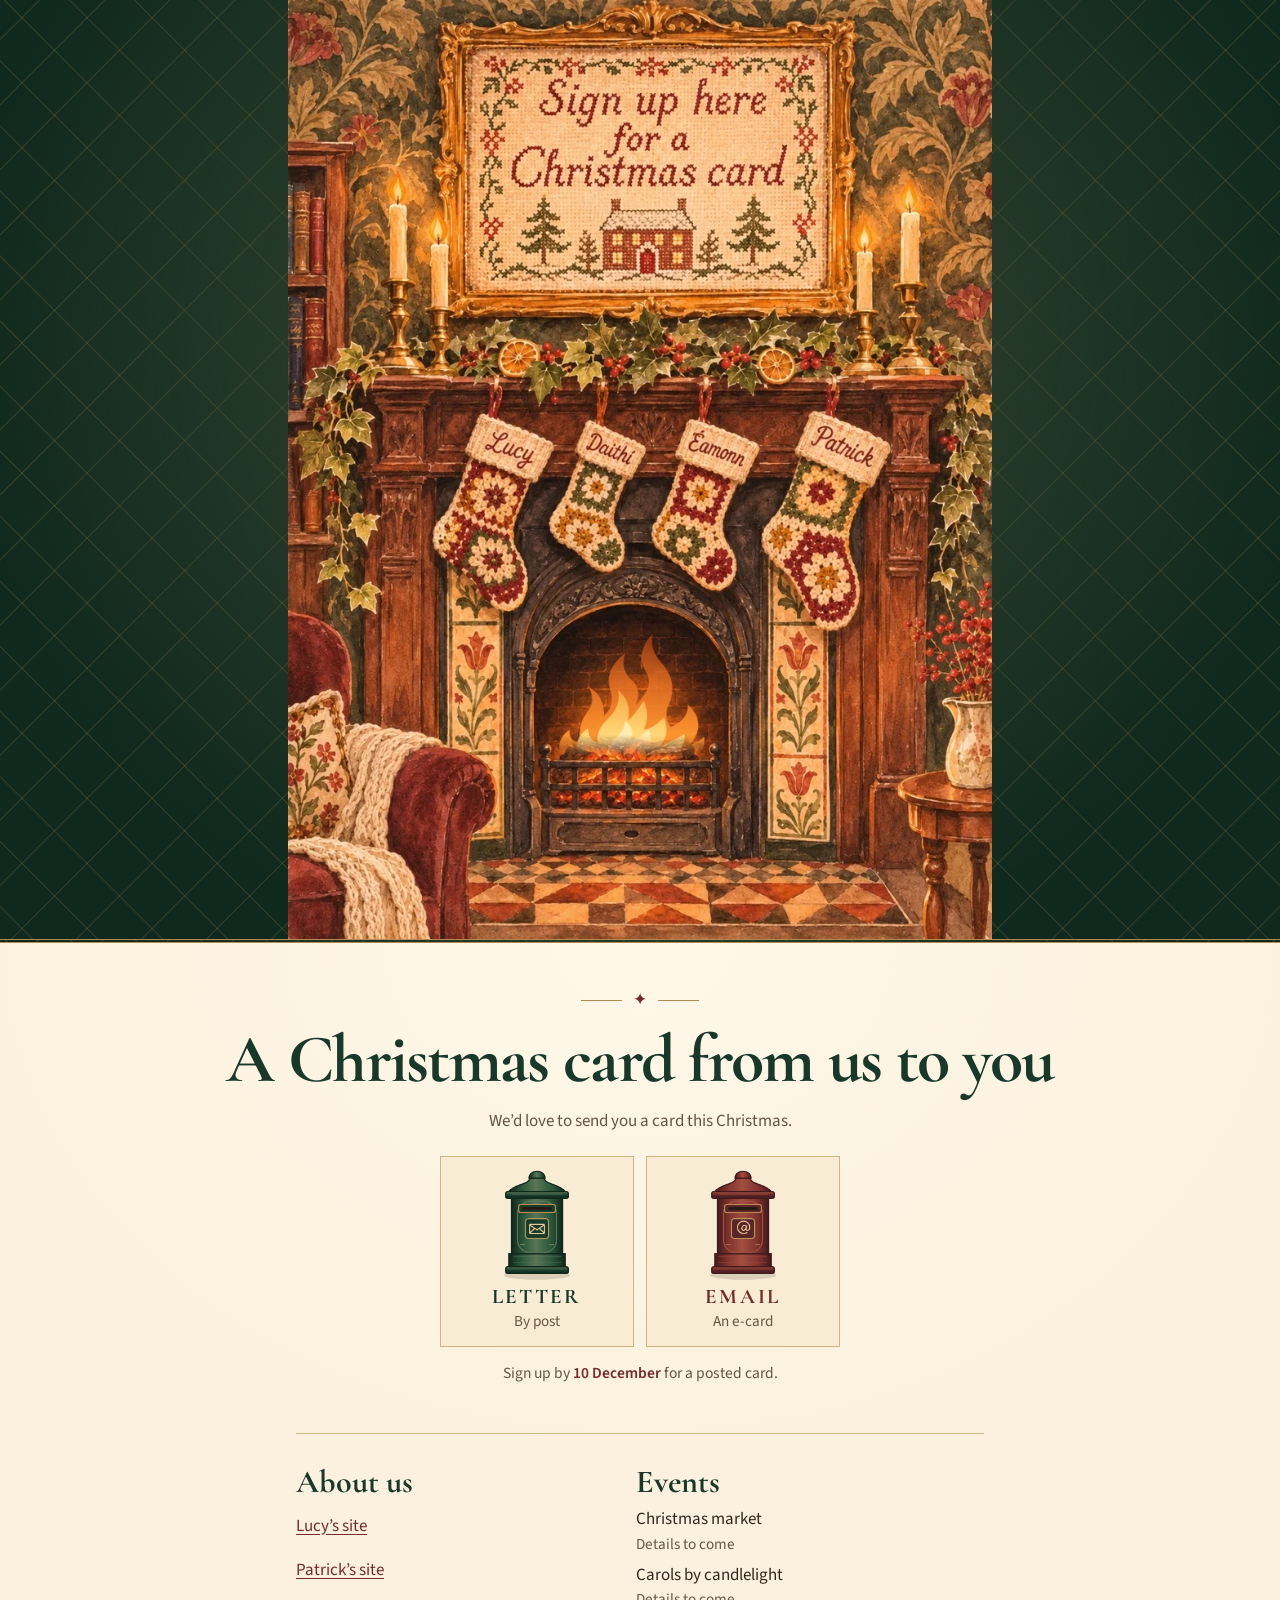
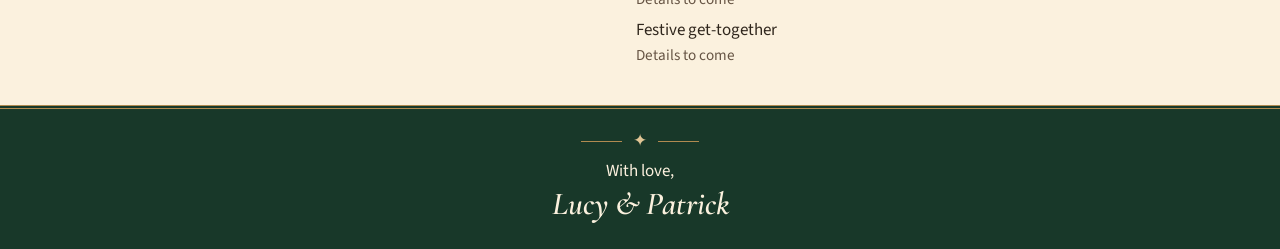
==== ChristmasWebsite/index.html @ 9ea4339a "Add Lucy and Patrick's Christmas card website" ====
<!doctype html>
<html lang="en-IE">
<head>
  <meta charset="utf-8">
  <meta name="viewport" content="width=device-width, initial-scale=1">
  <meta name="description" content="Sign up for a Christmas card from Lucy and Patrick, by post or by email.">
  <title>Christmas with Lucy &amp; Patrick</title>
  <link rel="preconnect" href="https://fonts.googleapis.com">
  <link rel="preconnect" href="https://fonts.gstatic.com" crossorigin>
  <link rel="stylesheet" href="https://fonts.googleapis.com/css2?family=Cormorant+Garamond:ital,wght@0,600;0,700;1,600&amp;family=Source+Sans+3:wght@400;600&amp;display=swap">
  <link rel="stylesheet" href="styles.css">
  <script src="script.js" defer></script>
</head>
<body>
  <main>
    <header class="hearth">
      <div class="painting">
        <!-- Replace the fallback src and dimensions when the final fireplace.png is ready. -->
        <img class="room" src="images/fireplace-placeholder.webp" srcset="images/fireplace-placeholder-small.webp 540w, images/fireplace-placeholder.webp 862w" sizes="(max-width: 704px) 100vw, 704px" width="862" height="1150" alt="A Victorian Christmas fireplace with four handmade stockings, candlelight and a framed invitation to sign up for a Christmas card." fetchpriority="high">
        <div class="fire" aria-hidden="true">
          <img class="flame is-lit" src="images/flame-1.png" width="192" height="150" alt="">
        </div>
      </div>
    </header>

    <section class="invitation" aria-labelledby="invitation-title">
      <div class="ornament" aria-hidden="true"><span>✦</span></div>
      <h1 id="invitation-title">A Christmas card<br class="small-break"> from us to you</h1>
      <p class="intro">We’d love to send you a card this Christmas.</p>
      <div class="postboxes" role="group" aria-label="Choose how to receive your card">
        <button class="postbox postbox-letter" type="button" aria-expanded="false" aria-controls="letter-panel">
          <img src="images/postbox-letter.png" width="180" height="190" alt="" loading="lazy" decoding="async">
          <span class="postbox-label">Letter</span>
          <span class="postbox-detail">By post</span>
        </button>
        <button class="postbox postbox-email" type="button" aria-expanded="false" aria-controls="email-panel">
          <img src="images/postbox-email.png" width="180" height="190" alt="" loading="lazy" decoding="async">
          <span class="postbox-label">Email</span>
          <span class="postbox-detail">An e-card</span>
        </button>
      </div>
      <p class="deadline">Sign up by <time id="posted-card-deadline"></time> for a posted card.</p>
      <noscript><p>Enable JavaScript to sign up for a card.</p></noscript>

      <section class="card-panel" id="letter-panel" aria-labelledby="letter-title" hidden>
        <h2 id="letter-title" tabindex="-1">A card by post</h2>
        <form method="post" novalidate>
          <input type="hidden" name="type" value="letter">
          <div hidden><label>Leave blank <input type="text" name="website" tabindex="-1" autocomplete="off"></label></div>
          <div class="field">
            <label for="letter-name">Name(s) to write on the envelope <span class="required" aria-hidden="true">*</span></label>
            <input id="letter-name" name="name" autocomplete="section-letter name" required maxlength="150" aria-describedby="letter-name-error">
            <p class="field-error" id="letter-name-error" aria-live="polite"></p>
          </div>
          <div class="field">
            <label for="letter-address1">Address line 1 <span class="required" aria-hidden="true">*</span></label>
            <input id="letter-address1" name="address1" autocomplete="section-letter address-line1" required maxlength="180" aria-describedby="letter-address1-error">
            <p class="field-error" id="letter-address1-error" aria-live="polite"></p>
          </div>
          <div class="field">
            <label for="letter-address2">Address line 2</label>
            <input id="letter-address2" name="address2" autocomplete="section-letter address-line2" maxlength="180">
          </div>
          <div class="field-row">
            <div class="field">
              <label for="letter-town">Town or city <span class="required" aria-hidden="true">*</span></label>
              <input id="letter-town" name="town" autocomplete="section-letter address-level2" required maxlength="100" aria-describedby="letter-town-error">
              <p class="field-error" id="letter-town-error" aria-live="polite"></p>
            </div>
            <div class="field">
              <label for="letter-county">County or region</label>
              <input id="letter-county" name="county" autocomplete="section-letter address-level1" maxlength="100">
            </div>
          </div>
          <div class="field-row">
            <div class="field">
              <label for="letter-country">Country</label>
              <input id="letter-country" name="country" autocomplete="section-letter country-name" value="Ireland" maxlength="100">
            </div>
            <div class="field">
              <label for="letter-eircode">Eircode or postcode</label>
              <input id="letter-eircode" name="eircode" autocomplete="section-letter postal-code" maxlength="30">
            </div>
          </div>
          <div class="field">
            <label for="letter-email">Email <span class="optional">(optional)</span></label>
            <input id="letter-email" type="email" name="email" autocomplete="section-letter email" maxlength="254" aria-describedby="letter-email-hint letter-email-error">
            <p class="hint" id="letter-email-hint">We can use it to check whether your address changes next year.</p>
            <p class="field-error" id="letter-email-error" aria-live="polite"></p>
          </div>
          <label class="checkbox"><input type="checkbox" name="irish" value="yes"> <span>I’d like my card as Gaeilge</span></label>
          <div class="field">
            <label for="letter-note">A short note to us <span class="optional">(optional)</span></label>
            <textarea id="letter-note" name="note" rows="3" maxlength="500"></textarea>
          </div>
          <p class="privacy">Only Lucy and Patrick will see your details.</p>
          <button class="submit" type="submit">Request a posted card</button>
          <p class="submit-status" role="status"></p>
        </form>
        <p class="thanks" tabindex="-1" hidden>It’s in the post. Thank you!</p>
      </section>

      <section class="card-panel" id="email-panel" aria-labelledby="email-title" hidden>
        <h2 id="email-title" tabindex="-1">A card by email</h2>
        <form method="post" novalidate>
          <input type="hidden" name="type" value="email">
          <div hidden><label>Leave blank <input type="text" name="website" tabindex="-1" autocomplete="off"></label></div>
          <div class="field">
            <label for="email-name">Name(s) <span class="required" aria-hidden="true">*</span></label>
            <input id="email-name" name="name" autocomplete="section-email name" required maxlength="150" aria-describedby="email-name-error">
            <p class="field-error" id="email-name-error" aria-live="polite"></p>
          </div>
          <div class="field">
            <label for="email-address">Email <span class="required" aria-hidden="true">*</span></label>
            <input id="email-address" type="email" name="email" autocomplete="section-email email" required maxlength="254" aria-describedby="email-address-error">
            <p class="field-error" id="email-address-error" aria-live="polite"></p>
          </div>
          <label class="checkbox"><input type="checkbox" name="irish" value="yes"> <span>I’d like my card as Gaeilge</span></label>
          <div class="field">
            <label for="email-note">A short note to us <span class="optional">(optional)</span></label>
            <textarea id="email-note" name="note" rows="3" maxlength="500"></textarea>
          </div>
          <p class="privacy">Only Lucy and Patrick will see your details.</p>
          <button class="submit" type="submit">Request an e-card</button>
          <p class="submit-status" role="status"></p>
        </form>
        <p class="thanks" tabindex="-1" hidden>It’s in the post. Thank you!</p>
      </section>
    </section>

    <div class="details">
      <section aria-labelledby="about-title">
        <h2 id="about-title">About us</h2>
        <!-- Replace these placeholder website URLs. -->
        <ul class="personal-links">
          <li><a href="https://example.com/lucy">Lucy’s site</a></li>
          <li><a href="https://example.com/patrick">Patrick’s site</a></li>
        </ul>
      </section>
      <section aria-labelledby="events-title">
        <h2 id="events-title">Events</h2>
        <!-- Edit the placeholder events together here. -->
        <ul class="events">
          <li>Christmas market <span>Details to come</span></li>
          <li>Carols by candlelight <span>Details to come</span></li>
          <li>Festive get-together <span>Details to come</span></li>
        </ul>
      </section>
    </div>
  </main>
  <footer>
    <div class="ornament" aria-hidden="true"><span>✦</span></div>
    <p>With love,<br><span>Lucy &amp; Patrick</span></p>
  </footer>
</body>
</html>
---- ChristmasWebsite/styles.css ----
:root {
  /* Align the transparent flame frames to the painting here. */
  --flame-top: 66.5%;
  --flame-left: 36.5%;
  --flame-width: 24%;

  --green: #183829;
  --green-dark: #10291e;
  --red: #752a2b;
  --paper: #fbf1de;
  --paper-shadow: #eee0c4;
  --ink: #30271d;
  --muted: #665444;
  --gold: #b08a50;
  --line: #cfb583;
  --heading: "Cormorant Garamond", Georgia, serif;
  --body: "Source Sans 3", system-ui, sans-serif;
}

*, *::before, *::after { box-sizing: border-box; }
[hidden] { display: none !important; }

body {
  margin: 0;
  background: var(--paper);
  color: var(--ink);
  font: 1.0625rem/1.5 var(--body);
}

h1, h2, p, ul { margin: 0; }
h1, h2 { font-family: var(--heading); line-height: 1.01; font-weight: 700; }
img { display: block; max-width: 100%; }
button, input, textarea { font: inherit; }
button { cursor: pointer; }
button:disabled { cursor: wait; }

:focus-visible {
  outline: 3px solid var(--red);
  outline-offset: 4px;
}

.hearth {
  background-color: var(--green-dark);
  background-image:
    radial-gradient(ellipse at 50% 36%, #3d4a32, transparent 75%),
    repeating-linear-gradient(45deg, transparent 0 22px, #ab8b4940 23px, transparent 24px 46px),
    repeating-linear-gradient(-45deg, transparent 0 22px, #ab8b4940 23px, transparent 24px 46px);
  border-bottom: 4px double var(--gold);
}

.painting {
  position: relative;
  max-width: 44rem;
  margin-inline: auto;
}

.room { width: 100%; height: auto; }

.fire {
  position: absolute;
  top: var(--flame-top);
  left: var(--flame-left);
  width: var(--flame-width);
  aspect-ratio: 192 / 150;
  pointer-events: none;
}

.flame {
  position: absolute;
  inset: 0;
  width: 100%;
  height: 100%;
  object-fit: contain;
  visibility: hidden;
}

.flame.is-lit { visibility: visible; }

.invitation {
  padding: 2.4rem 1.25rem 2.65rem;
  text-align: center;
  background: radial-gradient(ellipse at 50% 0%, #fff8e9, var(--paper) 72%);
}

.ornament {
  display: flex;
  align-items: center;
  justify-content: center;
  gap: .65rem;
  margin: 0 auto .8rem;
  color: var(--red);
}

.ornament::before, .ornament::after {
  width: 2.6rem;
  border-top: 1px solid var(--gold);
  content: "";
}

h1 {
  font-size: clamp(2.6rem, 7.6vw, 4.25rem);
  letter-spacing: -.025em;
  color: var(--green);
}

.intro {
  margin: .85rem auto 1.35rem;
  color: var(--muted);
}

.postboxes {
  display: grid;
  grid-template-columns: repeat(2, minmax(0, 1fr));
  gap: .8rem;
  max-width: 25rem;
  margin-inline: auto;
}

.postbox {
  display: grid;
  justify-items: center;
  align-content: start;
  padding: .65rem .45rem .8rem;
  border: 1px solid var(--line);
  background: #f8ecd5;
  color: var(--green);
}

.postbox-email { color: var(--red); }

.postbox[aria-expanded="true"] {
  border-color: currentColor;
  box-shadow: inset 0 0 0 1px currentColor;
}

.postbox img {
  width: min(100%, 6.9rem);
  height: auto;
  margin-bottom: .2rem;
}

.postbox-label {
  font-family: var(--heading);
  font-size: 1.3rem;
  font-weight: 700;
  letter-spacing: .13em;
  line-height: 1;
  text-transform: uppercase;
}

.postbox-detail { margin-top: .15rem; color: var(--muted); font-size: .95rem; }

.deadline {
  margin: .95rem auto 0;
  font-size: .97rem;
  color: var(--muted);
}

.deadline time { color: var(--red); font-weight: 600; }

.card-panel {
  max-width: 35rem;
  margin: 1.8rem auto 0;
  padding: 1.35rem clamp(1rem, 5vw, 2rem);
  border: 1px solid var(--line);
  background: #fff8e9;
  text-align: left;
}

.card-panel h2 {
  margin-bottom: 1.1rem;
  color: var(--green);
  font-size: 2rem;
}

.field { margin-bottom: .8rem; }
.field label { display: block; margin-bottom: .25rem; font-weight: 600; }
.required { color: var(--red); }
.optional, .hint { color: var(--muted); font-size: .93rem; font-weight: 400; }
.hint { margin-top: .25rem; }

.field input, .field textarea {
  display: block;
  width: 100%;
  min-height: 2.75rem;
  padding: .45rem .6rem;
  border: 1px solid #9a8060;
  border-radius: .125rem;
  background: #fffdf5;
  color: var(--ink);
}

.field textarea { resize: vertical; }
.field [aria-invalid="true"] { border: 2px solid var(--red); }
.field-error, .submit-status { color: var(--red); font-size: .95rem; }
.field-error:not(:empty), .submit-status:not(:empty) { margin-top: .3rem; }

.checkbox {
  display: flex;
  align-items: center;
  gap: .55rem;
  min-height: 2.75rem;
  margin-bottom: .65rem;
  width: fit-content;
  cursor: pointer;
}

.checkbox input { width: 1.15rem; height: 1.15rem; margin: 0; accent-color: var(--green); }
.privacy { margin-bottom: .75rem; color: var(--muted); font-size: .93rem; }

.submit {
  min-height: 2.75rem;
  padding: .45rem .9rem;
  border: 1px solid var(--green);
  border-radius: .125rem;
  background: var(--green);
  color: var(--paper);
  font-weight: 600;
}

#email-panel h2 { color: var(--red); }
#email-panel .submit { border-color: var(--red); background: var(--red); }
.submit:disabled { opacity: .72; }
.thanks { font: 700 1.8rem/1.13 var(--heading); color: var(--green); }

.details {
  display: grid;
  gap: 1.5rem;
  width: min(calc(100% - 2.5rem), 43rem);
  margin: 0 auto;
  padding: 1.6rem 0 2rem;
  border-top: 1px solid var(--line);
}

.details h2 {
  margin-bottom: .55rem;
  font-size: 2rem;
  color: var(--green);
}

.details ul { padding: 0; list-style: none; }
.personal-links a { display: inline-block; min-height: 2.75rem; padding-block: .4rem; color: var(--red); text-underline-offset: .18em; }
.events li + li { margin-top: .45rem; }
.events span { display: block; color: var(--muted); font-size: .95rem; }

footer {
  padding: 1.25rem 1rem 1.6rem;
  border-top: 4px double var(--gold);
  background: var(--green);
  color: var(--paper);
  text-align: center;
}

footer .ornament { margin-bottom: .3rem; color: #e1c696; }
footer p span { font: italic 600 2rem/1.2 var(--heading); }
noscript p { margin-top: .8rem; }

@media (min-width: 34rem) {
  .small-break { display: none; }
  .invitation { padding-block: 2.8rem 3rem; }
  .field-row { display: grid; grid-template-columns: repeat(2, minmax(0, 1fr)); gap: .8rem; }
  .details { grid-template-columns: 1fr 1.1fr; padding-block: 2rem 2.4rem; }
}
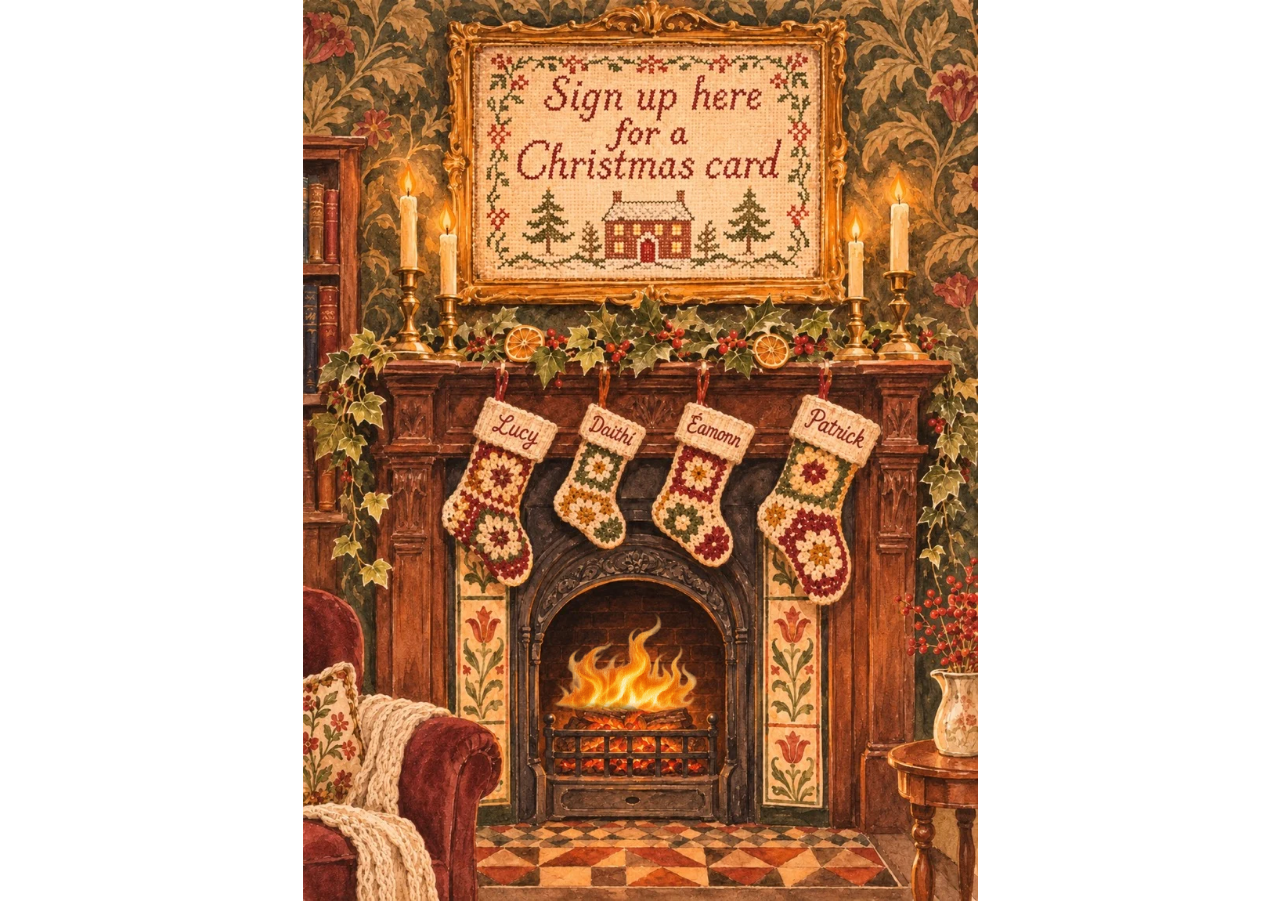
==== commit 02b9c2ee: "Open Christmas sign-up from the fireplace painting" ====
--- a/ChristmasWebsite/index.html
+++ b/ChristmasWebsite/index.html
@@ -13,144 +13,152 @@
 </head>
 <body>
   <main>
-    <header class="hearth">
+    <div class="hearth">
       <div class="painting">
         <!-- Replace the fallback src and dimensions when the final fireplace.png is ready. -->
-        <img class="room" src="images/fireplace-placeholder.webp" srcset="images/fireplace-placeholder-small.webp 540w, images/fireplace-placeholder.webp 862w" sizes="(max-width: 704px) 100vw, 704px" width="862" height="1150" alt="A Victorian Christmas fireplace with four handmade stockings, candlelight and a framed invitation to sign up for a Christmas card." fetchpriority="high">
+        <img class="room" src="images/fireplace-placeholder.webp" srcset="images/fireplace-placeholder-small.webp 540w, images/fireplace-placeholder.webp 862w" sizes="(min-aspect-ratio: 3/4) 75vh, 100vw" width="862" height="1150" alt="A Victorian Christmas fireplace with four handmade stockings, candlelight and a framed invitation to sign up for a Christmas card." fetchpriority="high">
         <div class="fire" aria-hidden="true">
-          <img class="flame is-lit" src="images/flame-1.png" width="192" height="150" alt="">
+          <img class="flame is-lit" src="images/flame-1.png" width="256" height="172" alt="">
         </div>
+        <button class="painting-link" type="button" aria-haspopup="dialog" aria-controls="card-dialog" aria-label="Sign up here for a Christmas card"></button>
       </div>
-    </header>
+    </div>
 
-    <section class="invitation" aria-labelledby="invitation-title">
-      <div class="ornament" aria-hidden="true"><span>✦</span></div>
-      <h1 id="invitation-title">A Christmas card<br class="small-break"> from us to you</h1>
-      <p class="intro">We’d love to send you a card this Christmas.</p>
-      <div class="postboxes" role="group" aria-label="Choose how to receive your card">
-        <button class="postbox postbox-letter" type="button" aria-expanded="false" aria-controls="letter-panel">
-          <img src="images/postbox-letter.png" width="180" height="190" alt="" loading="lazy" decoding="async">
-          <span class="postbox-label">Letter</span>
-          <span class="postbox-detail">By post</span>
-        </button>
-        <button class="postbox postbox-email" type="button" aria-expanded="false" aria-controls="email-panel">
-          <img src="images/postbox-email.png" width="180" height="190" alt="" loading="lazy" decoding="async">
-          <span class="postbox-label">Email</span>
-          <span class="postbox-detail">An e-card</span>
-        </button>
+    <dialog id="card-dialog" aria-labelledby="invitation-title">
+      <div class="dialog-controls">
+        <button class="dialog-close" type="button" aria-label="Close Christmas card sign-up" autofocus>×</button>
       </div>
-      <p class="deadline">Sign up by <time id="posted-card-deadline"></time> for a posted card.</p>
-      <noscript><p>Enable JavaScript to sign up for a card.</p></noscript>
+      <section class="invitation" aria-labelledby="invitation-title">
+        <div class="ornament" aria-hidden="true"><span>✦</span></div>
+        <h1 id="invitation-title">A Christmas card<br class="small-break"> from us to you</h1>
+        <p class="intro">We’d love to send you a card this Christmas.</p>
+        <div class="postboxes" role="group" aria-label="Choose how to receive your card">
+          <button class="postbox postbox-letter" type="button" aria-expanded="false" aria-controls="letter-panel">
+            <img src="images/postbox-letter.png" width="180" height="190" alt="" loading="lazy" decoding="async">
+            <span class="postbox-label">Letter</span>
+            <span class="postbox-detail">By post</span>
+          </button>
+          <button class="postbox postbox-email" type="button" aria-expanded="false" aria-controls="email-panel">
+            <img src="images/postbox-email.png" width="180" height="190" alt="" loading="lazy" decoding="async">
+            <span class="postbox-label">Email</span>
+            <span class="postbox-detail">An e-card</span>
+          </button>
+        </div>
+        <p class="deadline">Sign up by <time id="posted-card-deadline"></time> for a posted card.</p>
 
-      <section class="card-panel" id="letter-panel" aria-labelledby="letter-title" hidden>
-        <h2 id="letter-title" tabindex="-1">A card by post</h2>
-        <form method="post" novalidate>
-          <input type="hidden" name="type" value="letter">
-          <div hidden><label>Leave blank <input type="text" name="website" tabindex="-1" autocomplete="off"></label></div>
-          <div class="field">
-            <label for="letter-name">Name(s) to write on the envelope <span class="required" aria-hidden="true">*</span></label>
-            <input id="letter-name" name="name" autocomplete="section-letter name" required maxlength="150" aria-describedby="letter-name-error">
-            <p class="field-error" id="letter-name-error" aria-live="polite"></p>
-          </div>
-          <div class="field">
-            <label for="letter-address1">Address line 1 <span class="required" aria-hidden="true">*</span></label>
-            <input id="letter-address1" name="address1" autocomplete="section-letter address-line1" required maxlength="180" aria-describedby="letter-address1-error">
-            <p class="field-error" id="letter-address1-error" aria-live="polite"></p>
-          </div>
-          <div class="field">
-            <label for="letter-address2">Address line 2</label>
-            <input id="letter-address2" name="address2" autocomplete="section-letter address-line2" maxlength="180">
-          </div>
-          <div class="field-row">
+        <section class="card-panel" id="letter-panel" aria-labelledby="letter-title" hidden>
+          <h2 id="letter-title" tabindex="-1">A card by post</h2>
+          <form method="post" novalidate>
+            <input type="hidden" name="type" value="letter">
+            <div hidden><label>Leave blank <input type="text" name="website" tabindex="-1" autocomplete="off"></label></div>
             <div class="field">
-              <label for="letter-town">Town or city <span class="required" aria-hidden="true">*</span></label>
-              <input id="letter-town" name="town" autocomplete="section-letter address-level2" required maxlength="100" aria-describedby="letter-town-error">
-              <p class="field-error" id="letter-town-error" aria-live="polite"></p>
+              <label for="letter-name">Name(s) to write on the envelope <span class="required" aria-hidden="true">*</span></label>
+              <input id="letter-name" name="name" autocomplete="section-letter name" required maxlength="150" aria-describedby="letter-name-error">
+              <p class="field-error" id="letter-name-error" aria-live="polite"></p>
             </div>
             <div class="field">
-              <label for="letter-county">County or region</label>
-              <input id="letter-county" name="county" autocomplete="section-letter address-level1" maxlength="100">
-            </div>
-          </div>
-          <div class="field-row">
-            <div class="field">
-              <label for="letter-country">Country</label>
-              <input id="letter-country" name="country" autocomplete="section-letter country-name" value="Ireland" maxlength="100">
+              <label for="letter-address1">Address line 1 <span class="required" aria-hidden="true">*</span></label>
+              <input id="letter-address1" name="address1" autocomplete="section-letter address-line1" required maxlength="180" aria-describedby="letter-address1-error">
+              <p class="field-error" id="letter-address1-error" aria-live="polite"></p>
             </div>
             <div class="field">
-              <label for="letter-eircode">Eircode or postcode</label>
-              <input id="letter-eircode" name="eircode" autocomplete="section-letter postal-code" maxlength="30">
+              <label for="letter-address2">Address line 2</label>
+              <input id="letter-address2" name="address2" autocomplete="section-letter address-line2" maxlength="180">
             </div>
-          </div>
-          <div class="field">
-            <label for="letter-email">Email <span class="optional">(optional)</span></label>
-            <input id="letter-email" type="email" name="email" autocomplete="section-letter email" maxlength="254" aria-describedby="letter-email-hint letter-email-error">
-            <p class="hint" id="letter-email-hint">We can use it to check whether your address changes next year.</p>
-            <p class="field-error" id="letter-email-error" aria-live="polite"></p>
-          </div>
-          <label class="checkbox"><input type="checkbox" name="irish" value="yes"> <span>I’d like my card as Gaeilge</span></label>
-          <div class="field">
-            <label for="letter-note">A short note to us <span class="optional">(optional)</span></label>
-            <textarea id="letter-note" name="note" rows="3" maxlength="500"></textarea>
-          </div>
-          <p class="privacy">Only Lucy and Patrick will see your details.</p>
-          <button class="submit" type="submit">Request a posted card</button>
-          <p class="submit-status" role="status"></p>
-        </form>
-        <p class="thanks" tabindex="-1" hidden>It’s in the post. Thank you!</p>
+            <div class="field-row">
+              <div class="field">
+                <label for="letter-town">Town or city <span class="required" aria-hidden="true">*</span></label>
+                <input id="letter-town" name="town" autocomplete="section-letter address-level2" required maxlength="100" aria-describedby="letter-town-error">
+                <p class="field-error" id="letter-town-error" aria-live="polite"></p>
+              </div>
+              <div class="field">
+                <label for="letter-county">County or region</label>
+                <input id="letter-county" name="county" autocomplete="section-letter address-level1" maxlength="100">
+              </div>
+            </div>
+            <div class="field-row">
+              <div class="field">
+                <label for="letter-country">Country</label>
+                <input id="letter-country" name="country" autocomplete="section-letter country-name" value="Ireland" maxlength="100">
+              </div>
+              <div class="field">
+                <label for="letter-eircode">Eircode or postcode</label>
+                <input id="letter-eircode" name="eircode" autocomplete="section-letter postal-code" maxlength="30">
+              </div>
+            </div>
+            <div class="field">
+              <label for="letter-email">Email <span class="optional">(optional)</span></label>
+              <input id="letter-email" type="email" name="email" autocomplete="section-letter email" maxlength="254" aria-describedby="letter-email-hint letter-email-error">
+              <p class="hint" id="letter-email-hint">We can use it to check whether your address changes next year.</p>
+              <p class="field-error" id="letter-email-error" aria-live="polite"></p>
+            </div>
+            <label class="checkbox"><input type="checkbox" name="irish" value="yes"> <span>I’d like my card as Gaeilge</span></label>
+            <div class="field">
+              <label for="letter-note">A short note to us <span class="optional">(optional)</span></label>
+              <textarea id="letter-note" name="note" rows="3" maxlength="500"></textarea>
+            </div>
+            <p class="privacy">Only Lucy and Patrick will see your details.</p>
+            <button class="submit" type="submit">Request a posted card</button>
+            <p class="submit-status" role="status"></p>
+          </form>
+          <p class="thanks" tabindex="-1" hidden>It’s in the post. Thank you!</p>
+        </section>
+
+        <section class="card-panel" id="email-panel" aria-labelledby="email-title" hidden>
+          <h2 id="email-title" tabindex="-1">A card by email</h2>
+          <form method="post" novalidate>
+            <input type="hidden" name="type" value="email">
+            <div hidden><label>Leave blank <input type="text" name="website" tabindex="-1" autocomplete="off"></label></div>
+            <div class="field">
+              <label for="email-name">Name(s) <span class="required" aria-hidden="true">*</span></label>
+              <input id="email-name" name="name" autocomplete="section-email name" required maxlength="150" aria-describedby="email-name-error">
+              <p class="field-error" id="email-name-error" aria-live="polite"></p>
+            </div>
+            <div class="field">
+              <label for="email-address">Email <span class="required" aria-hidden="true">*</span></label>
+              <input id="email-address" type="email" name="email" autocomplete="section-email email" required maxlength="254" aria-describedby="email-address-error">
+              <p class="field-error" id="email-address-error" aria-live="polite"></p>
+            </div>
+            <label class="checkbox"><input type="checkbox" name="irish" value="yes"> <span>I’d like my card as Gaeilge</span></label>
+            <div class="field">
+              <label for="email-note">A short note to us <span class="optional">(optional)</span></label>
+              <textarea id="email-note" name="note" rows="3" maxlength="500"></textarea>
+            </div>
+            <p class="privacy">Only Lucy and Patrick will see your details.</p>
+            <button class="submit" type="submit">Request an e-card</button>
+            <p class="submit-status" role="status"></p>
+          </form>
+          <p class="thanks" tabindex="-1" hidden>It’s in the post. Thank you!</p>
+        </section>
       </section>
-
-      <section class="card-panel" id="email-panel" aria-labelledby="email-title" hidden>
-        <h2 id="email-title" tabindex="-1">A card by email</h2>
-        <form method="post" novalidate>
-          <input type="hidden" name="type" value="email">
-          <div hidden><label>Leave blank <input type="text" name="website" tabindex="-1" autocomplete="off"></label></div>
-          <div class="field">
-            <label for="email-name">Name(s) <span class="required" aria-hidden="true">*</span></label>
-            <input id="email-name" name="name" autocomplete="section-email name" required maxlength="150" aria-describedby="email-name-error">
-            <p class="field-error" id="email-name-error" aria-live="polite"></p>
-          </div>
-          <div class="field">
-            <label for="email-address">Email <span class="required" aria-hidden="true">*</span></label>
-            <input id="email-address" type="email" name="email" autocomplete="section-email email" required maxlength="254" aria-describedby="email-address-error">
-            <p class="field-error" id="email-address-error" aria-live="polite"></p>
-          </div>
-          <label class="checkbox"><input type="checkbox" name="irish" value="yes"> <span>I’d like my card as Gaeilge</span></label>
-          <div class="field">
-            <label for="email-note">A short note to us <span class="optional">(optional)</span></label>
-            <textarea id="email-note" name="note" rows="3" maxlength="500"></textarea>
-          </div>
-          <p class="privacy">Only Lucy and Patrick will see your details.</p>
-          <button class="submit" type="submit">Request an e-card</button>
-          <p class="submit-status" role="status"></p>
-        </form>
-        <p class="thanks" tabindex="-1" hidden>It’s in the post. Thank you!</p>
-      </section>
-    </section>
-
-    <div class="details">
-      <section aria-labelledby="about-title">
-        <h2 id="about-title">About us</h2>
-        <!-- Replace these placeholder website URLs. -->
-        <ul class="personal-links">
-          <li><a href="https://example.com/lucy">Lucy’s site</a></li>
-          <li><a href="https://example.com/patrick">Patrick’s site</a></li>
-        </ul>
-      </section>
-      <section aria-labelledby="events-title">
-        <h2 id="events-title">Events</h2>
-        <!-- Edit the placeholder events together here. -->
-        <ul class="events">
-          <li>Christmas market <span>Details to come</span></li>
-          <li>Carols by candlelight <span>Details to come</span></li>
-          <li>Festive get-together <span>Details to come</span></li>
-        </ul>
-      </section>
-    </div>
+      <details class="more">
+        <summary>About us &amp; events</summary>
+        <div class="details">
+          <section aria-labelledby="about-title">
+            <h2 id="about-title">About us</h2>
+            <!-- Replace these placeholder website URLs. -->
+            <ul class="personal-links">
+              <li><a href="https://example.com/lucy">Lucy’s site</a></li>
+              <li><a href="https://example.com/patrick">Patrick’s site</a></li>
+            </ul>
+          </section>
+          <section aria-labelledby="events-title">
+            <h2 id="events-title">Events</h2>
+            <!-- Edit the placeholder events together here. -->
+            <ul class="events">
+              <li>Christmas market <span>Details to come</span></li>
+              <li>Carols by candlelight <span>Details to come</span></li>
+              <li>Festive get-together <span>Details to come</span></li>
+            </ul>
+          </section>
+        </div>
+      </details>
+      <footer>
+        <div class="ornament" aria-hidden="true"><span>✦</span></div>
+        <p>With love,<br><span>Lucy &amp; Patrick</span></p>
+      </footer>
+    </dialog>
+    <noscript><p>Enable JavaScript to sign up for a card.</p></noscript>
   </main>
-  <footer>
-    <div class="ornament" aria-hidden="true"><span>✦</span></div>
-    <p>With love,<br><span>Lucy &amp; Patrick</span></p>
-  </footer>
 </body>
 </html>
--- a/ChristmasWebsite/styles.css
+++ b/ChristmasWebsite/styles.css
@@ -1,14 +1,12 @@
 :root {
   /* Align the transparent flame frames to the painting here. */
-  --flame-top: 66.5%;
-  --flame-left: 36.5%;
+  --flame-top: 67.4%;
+  --flame-left: 36.1%;
   --flame-width: 24%;
 
   --green: #183829;
-  --green-dark: #10291e;
   --red: #752a2b;
   --paper: #fbf1de;
-  --paper-shadow: #eee0c4;
   --ink: #30271d;
   --muted: #665444;
   --gold: #b08a50;
@@ -40,18 +38,33 @@
 }
 
 .hearth {
-  background-color: var(--green-dark);
-  background-image:
-    radial-gradient(ellipse at 50% 36%, #3d4a32, transparent 75%),
-    repeating-linear-gradient(45deg, transparent 0 22px, #ab8b4940 23px, transparent 24px 46px),
-    repeating-linear-gradient(-45deg, transparent 0 22px, #ab8b4940 23px, transparent 24px 46px);
-  border-bottom: 4px double var(--gold);
+  display: grid;
+  min-height: 100vh;
+  min-height: 100svh;
+  place-items: center;
+  background: #fff;
 }
 
 .painting {
   position: relative;
-  max-width: 44rem;
-  margin-inline: auto;
+  width: min(100%, 75vh);
+  width: min(100%, 75svh);
+}
+
+.painting-link {
+  position: absolute;
+  inset: .7% 18.5% auto 20%;
+  height: 34.5%;
+  border: 0;
+  border-radius: 8%;
+  padding: 0;
+  background: transparent;
+}
+
+.painting-link:focus-visible {
+  outline: 3px solid #fff2cb;
+  outline-offset: -6px;
+  box-shadow: inset 0 0 0 9px #552924;
 }
 
 .room { width: 100%; height: auto; }
@@ -61,7 +74,7 @@
   top: var(--flame-top);
   left: var(--flame-left);
   width: var(--flame-width);
-  aspect-ratio: 192 / 150;
+  aspect-ratio: 256 / 172;
   pointer-events: none;
 }
 
@@ -76,10 +89,53 @@
 
 .flame.is-lit { visibility: visible; }
 
+body:has(dialog[open]) { overflow: hidden; }
+
+#card-dialog {
+  width: min(calc(100% - 1.25rem), 38rem);
+  max-height: calc(100dvh - 1.25rem);
+  padding: 0;
+  border: 5px double #94602d;
+  background-color: var(--paper);
+  background-image:
+    radial-gradient(ellipse at center, #fff3d5 25%, transparent 100%),
+    repeating-linear-gradient(0deg, #98643416 0 1px, transparent 1px 4px),
+    repeating-linear-gradient(90deg, #98643416 0 1px, #efdbb2 1px 4px);
+  color: var(--ink);
+  box-shadow: 0 12px 50px #21170b45;
+  scrollbar-color: #9f7648 #f2e1bc;
+}
+
+#card-dialog::backdrop { background: #251608a6; }
+
+.dialog-controls {
+  position: sticky;
+  top: .55rem;
+  z-index: 1;
+  height: 0;
+}
+
+.dialog-close {
+  position: absolute;
+  top: 0;
+  right: .55rem;
+  display: grid;
+  width: 2.75rem;
+  height: 2.75rem;
+  padding: 0;
+  place-content: center;
+  border: 1px solid #a77743;
+  border-radius: 50%;
+  background: #f9eccd;
+  color: var(--red);
+  font: 700 1.8rem/1 var(--heading);
+}
+
 .invitation {
-  padding: 2.4rem 1.25rem 2.65rem;
+  margin: .55rem;
+  padding: 1.5rem .7rem 1.1rem;
+  border: 1px dashed #9d6e3f;
   text-align: center;
-  background: radial-gradient(ellipse at 50% 0%, #fff8e9, var(--paper) 72%);
 }
 
 .ornament {
@@ -98,13 +154,13 @@
 }
 
 h1 {
-  font-size: clamp(2.6rem, 7.6vw, 4.25rem);
+  font-size: clamp(2.25rem, 8vw, 3.25rem);
   letter-spacing: -.025em;
-  color: var(--green);
+  color: var(--red);
 }
 
 .intro {
-  margin: .85rem auto 1.35rem;
+  margin: .65rem auto .8rem;
   color: var(--muted);
 }
 
@@ -112,7 +168,7 @@
   display: grid;
   grid-template-columns: repeat(2, minmax(0, 1fr));
   gap: .8rem;
-  max-width: 25rem;
+  max-width: 21rem;
   margin-inline: auto;
 }
 
@@ -120,9 +176,10 @@
   display: grid;
   justify-items: center;
   align-content: start;
-  padding: .65rem .45rem .8rem;
-  border: 1px solid var(--line);
-  background: #f8ecd5;
+  padding: .3rem .4rem .6rem;
+  border: 2px double #b38753;
+  border-radius: 45% 45% .15rem .15rem / 30% 30% .15rem .15rem;
+  background: #f1deb5b3;
   color: var(--green);
 }
 
@@ -134,7 +191,7 @@
 }
 
 .postbox img {
-  width: min(100%, 6.9rem);
+  width: min(100%, 5.4rem);
   height: auto;
   margin-bottom: .2rem;
 }
@@ -161,9 +218,9 @@
 .card-panel {
   max-width: 35rem;
   margin: 1.8rem auto 0;
-  padding: 1.35rem clamp(1rem, 5vw, 2rem);
-  border: 1px solid var(--line);
-  background: #fff8e9;
+  padding: 1.15rem clamp(.75rem, 5vw, 1.6rem);
+  border: 3px double #ab8050;
+  background: #f8edcf;
   text-align: left;
 }
 
@@ -186,7 +243,7 @@
   padding: .45rem .6rem;
   border: 1px solid #9a8060;
   border-radius: .125rem;
-  background: #fffdf5;
+  background: #fff8e6;
   color: var(--ink);
 }
 
@@ -223,18 +280,33 @@
 .submit:disabled { opacity: .72; }
 .thanks { font: 700 1.8rem/1.13 var(--heading); color: var(--green); }
 
+.more {
+  margin: .65rem 1rem;
+  text-align: center;
+}
+
+.more summary {
+  width: fit-content;
+  min-height: 2.75rem;
+  margin-inline: auto;
+  padding: .45rem .35rem;
+  color: var(--red);
+  cursor: pointer;
+  font-weight: 600;
+}
+
 .details {
   display: grid;
-  gap: 1.5rem;
-  width: min(calc(100% - 2.5rem), 43rem);
-  margin: 0 auto;
-  padding: 1.6rem 0 2rem;
+  gap: .85rem;
+  margin: .5rem 0;
+  padding: .75rem .3rem;
   border-top: 1px solid var(--line);
+  text-align: left;
 }
 
 .details h2 {
   margin-bottom: .55rem;
-  font-size: 2rem;
+  font-size: 1.6rem;
   color: var(--green);
 }
 
@@ -244,20 +316,18 @@
 .events span { display: block; color: var(--muted); font-size: .95rem; }
 
 footer {
-  padding: 1.25rem 1rem 1.6rem;
-  border-top: 4px double var(--gold);
-  background: var(--green);
-  color: var(--paper);
+  padding: .15rem 1rem .9rem;
+  color: var(--green);
   text-align: center;
 }
 
-footer .ornament { margin-bottom: .3rem; color: #e1c696; }
-footer p span { font: italic 600 2rem/1.2 var(--heading); }
-noscript p { margin-top: .8rem; }
+footer .ornament { margin-bottom: .15rem; }
+footer p span { font: italic 600 1.65rem/1.2 var(--heading); }
+noscript p { margin-top: .8rem; text-align: center; }
 
 @media (min-width: 34rem) {
   .small-break { display: none; }
-  .invitation { padding-block: 2.8rem 3rem; }
+  .invitation { padding: 1.8rem 1rem 1.2rem; }
   .field-row { display: grid; grid-template-columns: repeat(2, minmax(0, 1fr)); gap: .8rem; }
-  .details { grid-template-columns: 1fr 1.1fr; padding-block: 2rem 2.4rem; }
-}
+  .details { grid-template-columns: 1fr 1.1fr; padding-inline: .8rem; }
+}
